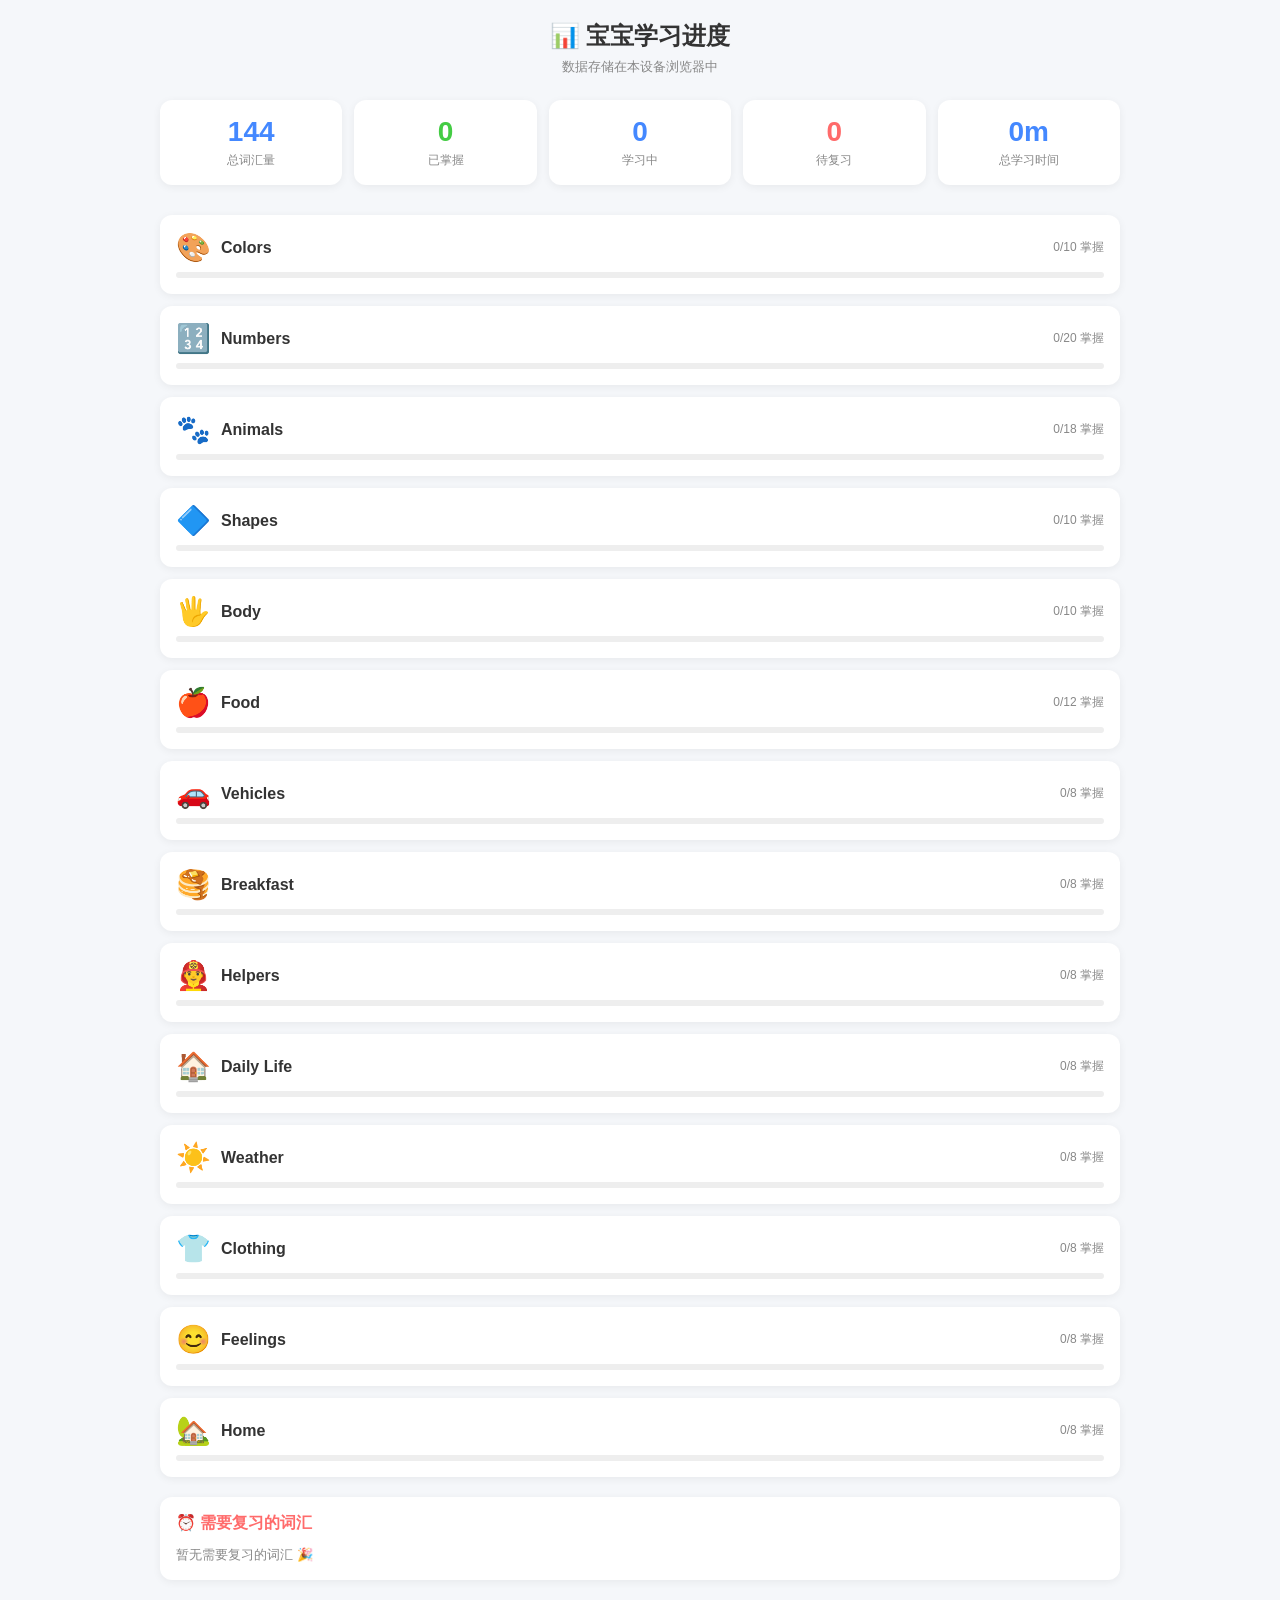
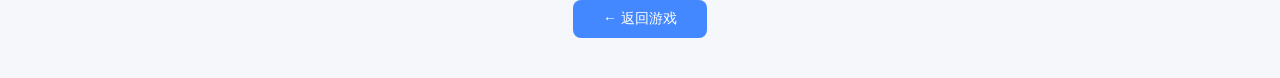
==== parent.html @ 277eb528 "Refactor: modular architecture + SpacedRep + parent dashboard - Extract LearningTracker → SpacedRep " ====
<!DOCTYPE html>
<html lang="zh">
<head>
<meta charset="UTF-8">
<meta name="viewport" content="width=device-width, initial-scale=1.0">
<title>家长面板 — 宝宝学习进度</title>
<style>
  * { margin: 0; padding: 0; box-sizing: border-box; }
  body { font-family: -apple-system, 'PingFang SC', Arial, sans-serif; background: #f5f7fa; color: #333; padding: 20px; max-width: 1000px; margin: 0 auto; }
  h1 { text-align: center; color: #333; margin-bottom: 6px; font-size: 24px; }
  .subtitle { text-align: center; color: #888; font-size: 13px; margin-bottom: 24px; }

  /* 总览卡片 */
  .overview { display: grid; grid-template-columns: repeat(auto-fit, minmax(150px, 1fr)); gap: 12px; margin-bottom: 30px; }
  .card { background: white; border-radius: 12px; padding: 16px; text-align: center; box-shadow: 0 2px 8px rgba(0,0,0,0.06); }
  .card .num { font-size: 28px; font-weight: bold; color: #4488FF; }
  .card .label { font-size: 12px; color: #888; margin-top: 4px; }
  .card.warn .num { color: #FF6B6B; }
  .card.good .num { color: #44CC44; }

  /* 专题进度 */
  .level-section { background: white; border-radius: 12px; padding: 16px; margin-bottom: 12px; box-shadow: 0 2px 8px rgba(0,0,0,0.06); cursor: pointer; }
  .level-header { display: flex; align-items: center; gap: 10px; }
  .level-header .icon { font-size: 28px; }
  .level-header .name { font-weight: bold; font-size: 16px; flex: 1; }
  .level-header .stats { font-size: 12px; color: #888; }
  .progress-bar { height: 6px; border-radius: 3px; background: #eee; margin-top: 8px; overflow: hidden; display: flex; }
  .progress-bar .mastered { background: #44CC44; }
  .progress-bar .reviewing { background: #FFD700; }
  .progress-bar .learning { background: #4488FF; }

  /* 词汇详情 */
  .level-detail { display: none; margin-top: 12px; padding-top: 12px; border-top: 1px solid #eee; }
  .level-detail.open { display: block; }
  .vocab-grid { display: grid; grid-template-columns: repeat(auto-fill, minmax(100px, 1fr)); gap: 10px; }
  .vocab-item { text-align: center; padding: 8px; border-radius: 10px; background: #f9f9f9; position: relative; }
  .vocab-item img { width: 50px; height: 50px; }
  .vocab-item .emoji-display { font-size: 36px; line-height: 50px; }
  .vocab-item .word { font-size: 12px; font-weight: bold; margin-top: 4px; }
  .vocab-item .status-tag { position: absolute; top: 4px; right: 4px; font-size: 9px; padding: 1px 4px; border-radius: 4px; color: white; }
  .status-new { background: #4488FF; }
  .status-learning { background: #FF8833; }
  .status-reviewing { background: #FFD700; color: #333; }
  .status-mastered { background: #44CC44; }

  /* 复习建议 */
  .review-section { background: white; border-radius: 12px; padding: 16px; margin-top: 20px; box-shadow: 0 2px 8px rgba(0,0,0,0.06); }
  .review-section h2 { font-size: 16px; margin-bottom: 12px; color: #FF6B6B; }
  .review-list { display: flex; flex-wrap: wrap; gap: 8px; }
  .review-item { display: flex; align-items: center; gap: 6px; background: #FFF5F5; border: 1px solid #FFD4D4; border-radius: 8px; padding: 6px 10px; font-size: 13px; }
  .review-item img { width: 24px; height: 24px; }
  .review-item .retention { font-size: 10px; color: #FF6B6B; }
  .empty-msg { color: #888; font-size: 13px; }

  /* 返回按钮 */
  .back-btn { display: block; margin: 20px auto; padding: 10px 30px; background: #4488FF; color: white; border: none; border-radius: 8px; font-size: 14px; cursor: pointer; }
</style>
</head>
<body>
  <h1>📊 宝宝学习进度</h1>
  <p class="subtitle">数据存储在本设备浏览器中</p>

  <div class="overview" id="overview"></div>

  <div id="levels-container"></div>

  <div class="review-section" id="review-section">
    <h2>⏰ 需要复习的词汇</h2>
    <div class="review-list" id="review-list"></div>
  </div>

  <button class="back-btn" onclick="location.href='index.html'">← 返回游戏</button>

  <script src="js/config.js?v=5"></script>
  <script src="js/levels.js?v=5"></script>
  <script src="js/spaced-rep.js?v=5"></script>
  <script src="js/analytics.js?v=5"></script>
  <script>
    SpacedRep.init();

    // 总览
    const allProgress = SpacedRep.getAllProgress();
    let totalWords = 0, totalMastered = 0, totalLearning = 0, totalDue = 0;
    Object.values(allProgress).forEach(p => {
      totalWords += p.total;
      totalMastered += p.mastered;
      totalLearning += p.learning + p.reviewing;
      totalDue += p.reviewDue;
    });

    // 学习时间
    const summary = Analytics.getSummary();

    document.getElementById('overview').innerHTML = `
      <div class="card"><div class="num">${totalWords}</div><div class="label">总词汇量</div></div>
      <div class="card good"><div class="num">${totalMastered}</div><div class="label">已掌握</div></div>
      <div class="card"><div class="num">${totalLearning}</div><div class="label">学习中</div></div>
      <div class="card warn"><div class="num">${totalDue}</div><div class="label">待复习</div></div>
      <div class="card"><div class="num">${summary.totalDurationMin}m</div><div class="label">总学习时间</div></div>
    `;

    // 各专题
    const container = document.getElementById('levels-container');
    Object.keys(LEVELS).forEach(key => {
      const level = LEVELS[key];
      const progress = allProgress[key];
      const pctMastered = (progress.mastered / progress.total * 100).toFixed(0);
      const pctReviewing = (progress.reviewing / progress.total * 100).toFixed(0);
      const pctLearning = (progress.learning / progress.total * 100).toFixed(0);

      const section = document.createElement('div');
      section.className = 'level-section';
      section.innerHTML = `
        <div class="level-header">
          <span class="icon">${level.icon}</span>
          <span class="name">${level.name}</span>
          <span class="stats">${progress.mastered}/${progress.total} 掌握</span>
        </div>
        <div class="progress-bar">
          <div class="mastered" style="width:${pctMastered}%"></div>
          <div class="reviewing" style="width:${pctReviewing}%"></div>
          <div class="learning" style="width:${pctLearning}%"></div>
        </div>
        <div class="level-detail">
          <div class="vocab-grid">
            ${level.items.map(item => {
              const status = SpacedRep.getItemStatus(key, item.id);
              const statusLabel = { new: '新', learning: '学', reviewing: '复', mastered: '✓' }[status];
              let imgHtml = '';
              if (item.display && item.display.startsWith('assets/')) {
                imgHtml = `<img src="${item.display}" alt="${item.id}">`;
              } else if (item.display) {
                imgHtml = `<span class="emoji-display">${item.display}</span>`;
              } else {
                imgHtml = `<span class="emoji-display" style="background:${item.color};width:36px;height:36px;border-radius:50%;display:inline-block"></span>`;
              }
              return `<div class="vocab-item">
                <span class="status-tag status-${status}">${statusLabel}</span>
                ${imgHtml}
                <div class="word">${item.label}</div>
              </div>`;
            }).join('')}
          </div>
        </div>
      `;
      section.querySelector('.level-header').onclick = () => {
        section.querySelector('.level-detail').classList.toggle('open');
      };
      container.appendChild(section);
    });

    // 需要复习的词
    const reviewList = document.getElementById('review-list');
    let allDueItems = [];
    Object.keys(LEVELS).forEach(key => {
      const dueItems = SpacedRep.getDueItems(key);
      dueItems.forEach(item => allDueItems.push({ ...item, levelKey: key, levelName: LEVELS[key].name }));
    });
    allDueItems.sort((a, b) => a.retention - b.retention);

    if (allDueItems.length === 0) {
      reviewList.innerHTML = '<span class="empty-msg">暂无需要复习的词汇 🎉</span>';
    } else {
      reviewList.innerHTML = allDueItems.slice(0, 30).map(item => {
        let img = '';
        if (item.display && item.display.startsWith('assets/')) {
          img = `<img src="${item.display}">`;
        }
        const retPct = (item.retention * 100).toFixed(0);
        return `<div class="review-item">${img}<span>${item.label}</span><span class="retention">${retPct}%</span></div>`;
      }).join('');
    }
  </script>
</body>
</html>
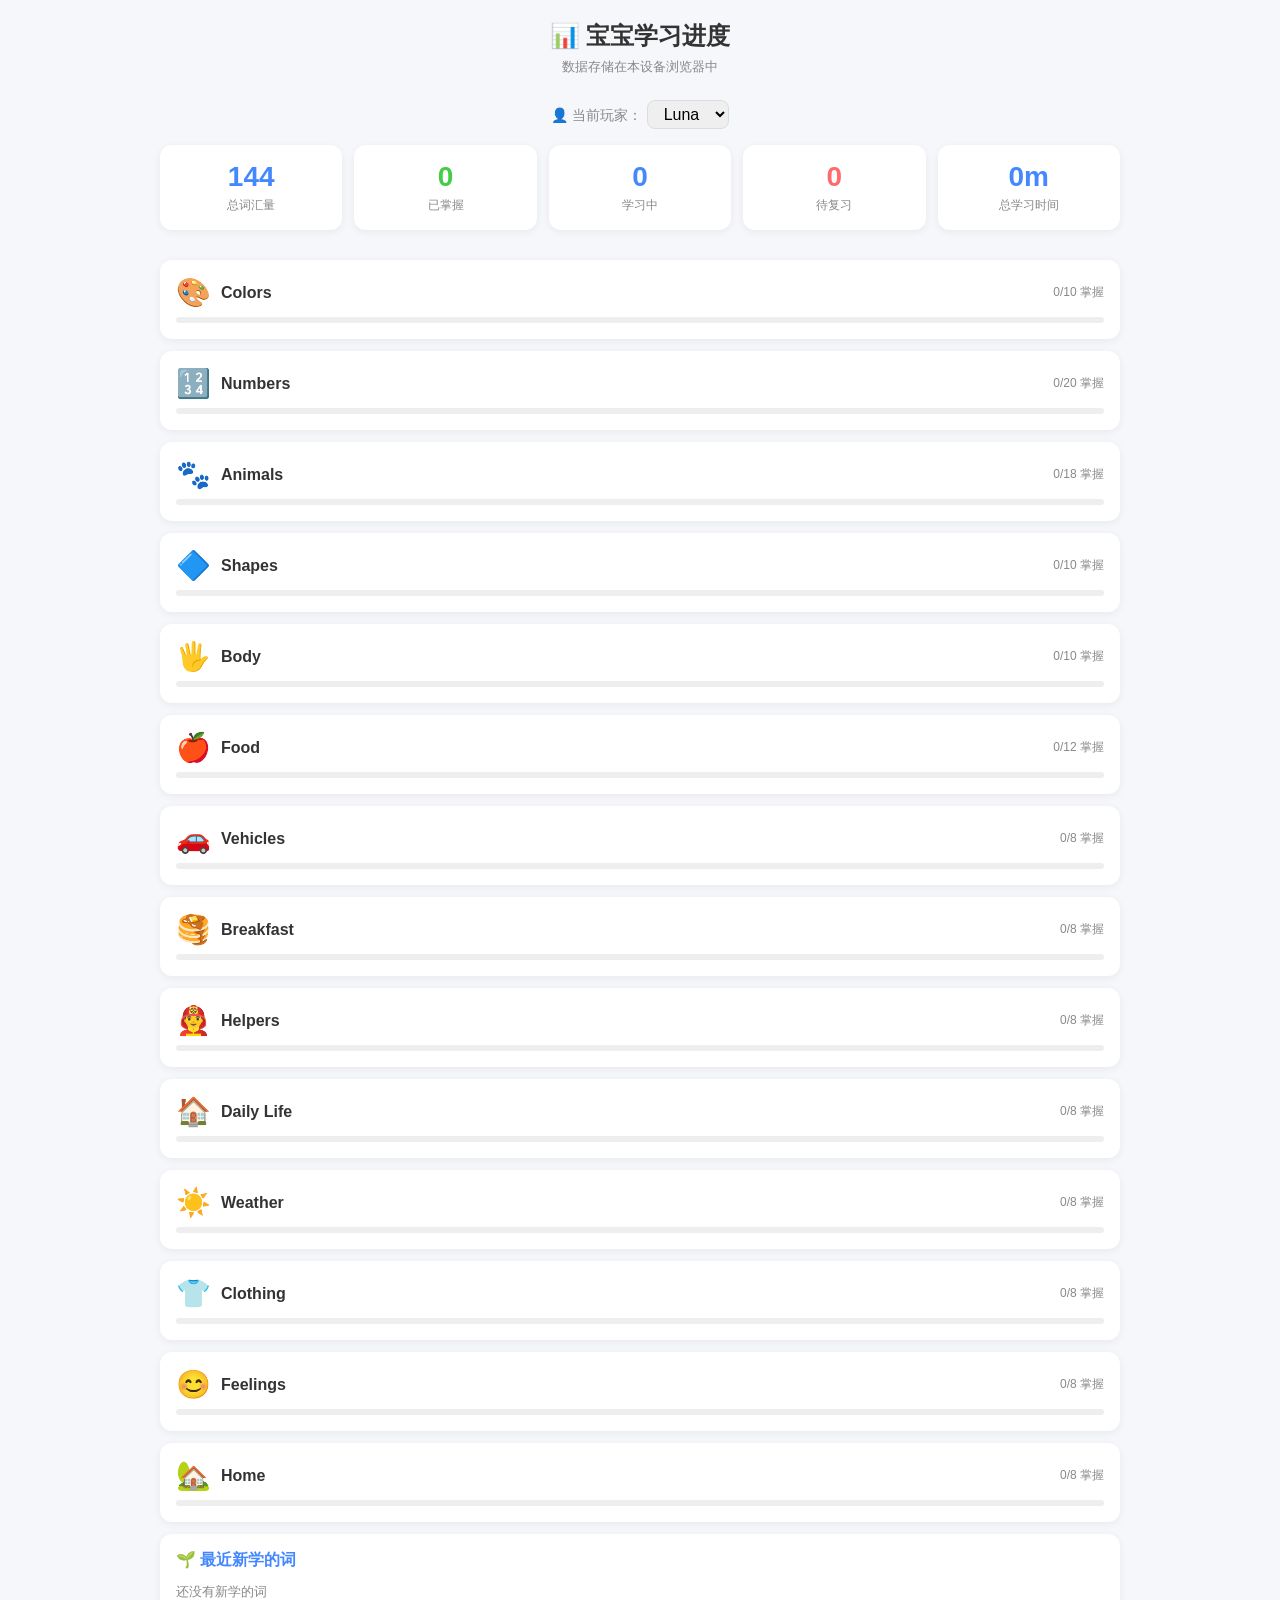
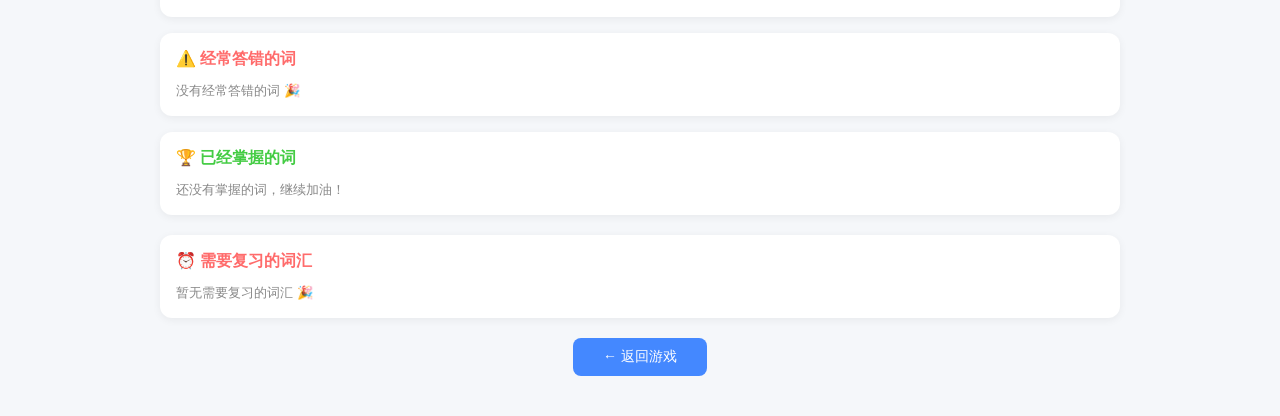
==== commit 96bd601c: "Add MediaPipe Hands tracking, multi-profile system, and UI enhancements - Replace MoveNet wrist trac" ====
--- a/parent.html
+++ b/parent.html
@@ -43,6 +43,21 @@
   .status-reviewing { background: #FFD700; color: #333; }
   .status-mastered { background: #44CC44; }
 
+  /* 学习总结 */
+  .summary-section { background: white; border-radius: 12px; padding: 16px; margin-bottom: 16px; box-shadow: 0 2px 8px rgba(0,0,0,0.06); }
+  .summary-section h2 { font-size: 16px; margin-bottom: 12px; }
+  .summary-section h2.new-words { color: #4488FF; }
+  .summary-section h2.hard-words { color: #FF6B6B; }
+  .summary-section h2.mastered-words { color: #44CC44; }
+  .summary-list { display: flex; flex-wrap: wrap; gap: 8px; }
+  .summary-item { display: flex; align-items: center; gap: 6px; border-radius: 8px; padding: 6px 10px; font-size: 13px; }
+  .summary-item img { width: 28px; height: 28px; }
+  .summary-item .emoji-sm { font-size: 22px; }
+  .summary-item .meta { font-size: 10px; color: #888; }
+  .summary-new { background: #EEF4FF; border: 1px solid #CCE0FF; }
+  .summary-hard { background: #FFF5F5; border: 1px solid #FFD4D4; }
+  .summary-mastered { background: #F0FFF0; border: 1px solid #C8F0C8; }
+
   /* 复习建议 */
   .review-section { background: white; border-radius: 12px; padding: 16px; margin-top: 20px; box-shadow: 0 2px 8px rgba(0,0,0,0.06); }
   .review-section h2 { font-size: 16px; margin-bottom: 12px; color: #FF6B6B; }
@@ -60,9 +75,29 @@
   <h1>📊 宝宝学习进度</h1>
   <p class="subtitle">数据存储在本设备浏览器中</p>
 
+  <div style="text-align: center; margin-bottom: 16px;">
+    <span style="font-size: 14px; color: #888;">👤 当前玩家：</span>
+    <select id="profile-select" style="font-size: 16px; padding: 4px 12px; border-radius: 8px; border: 1px solid #ddd;"></select>
+  </div>
+
   <div class="overview" id="overview"></div>
 
   <div id="levels-container"></div>
+
+  <div class="summary-section" id="summary-new">
+    <h2 class="new-words">🌱 最近新学的词</h2>
+    <div class="summary-list" id="new-words-list"></div>
+  </div>
+
+  <div class="summary-section" id="summary-hard">
+    <h2 class="hard-words">⚠️ 经常答错的词</h2>
+    <div class="summary-list" id="hard-words-list"></div>
+  </div>
+
+  <div class="summary-section" id="summary-mastered">
+    <h2 class="mastered-words">🏆 已经掌握的词</h2>
+    <div class="summary-list" id="mastered-words-list"></div>
+  </div>
 
   <div class="review-section" id="review-section">
     <h2>⏰ 需要复习的词汇</h2>
@@ -71,11 +106,33 @@
 
   <button class="back-btn" onclick="location.href='index.html'">← 返回游戏</button>
 
-  <script src="js/config.js?v=5"></script>
-  <script src="js/levels.js?v=5"></script>
-  <script src="js/spaced-rep.js?v=5"></script>
-  <script src="js/analytics.js?v=5"></script>
+  <script src="js/config.js?v=7"></script>
+  <script src="js/levels.js?v=7"></script>
+  <script src="js/spaced-rep.js?v=7"></script>
+  <script src="js/analytics.js?v=7"></script>
   <script>
+    // 恢复当前角色
+    const savedProfile = localStorage.getItem('balloon-current-profile');
+    if (savedProfile) CONFIG.currentProfile = savedProfile;
+
+    // 填充角色下拉框
+    const profileSelect = document.getElementById('profile-select');
+    let profiles = [];
+    try { profiles = JSON.parse(localStorage.getItem('balloon-profiles') || '["Luna"]'); } catch(e) { profiles = ['Luna']; }
+    profiles.forEach(name => {
+      const opt = document.createElement('option');
+      opt.value = name;
+      opt.textContent = name;
+      if (name === CONFIG.currentProfile) opt.selected = true;
+      profileSelect.appendChild(opt);
+    });
+    profileSelect.onchange = () => {
+      CONFIG.currentProfile = profileSelect.value;
+      localStorage.setItem('balloon-current-profile', profileSelect.value);
+      renderAll();
+    };
+
+    function renderAll() {
     SpacedRep.init();
 
     // 总览
@@ -170,6 +227,69 @@
         return `<div class="review-item">${img}<span>${item.label}</span><span class="retention">${retPct}%</span></div>`;
       }).join('');
     }
+
+    // === 学习总结：新学的 / 经常错的 / 已掌握的 ===
+    const newWords = [], hardWords = [], masteredWords = [];
+    Object.keys(LEVELS).forEach(key => {
+      const level = LEVELS[key];
+      level.items.forEach(item => {
+        const status = SpacedRep.getItemStatus(key, item.id);
+        const entry = SpacedRep._data[key] && SpacedRep._data[key][item.id];
+        if (!entry) return; // 从未见过，跳过
+
+        const total = entry.correct + entry.wrong;
+        const accuracy = total > 0 ? entry.correct / total : 0;
+        const info = { ...item, levelName: level.name, levelIcon: level.icon, entry, accuracy, total };
+
+        if (status === 'mastered') {
+          masteredWords.push(info);
+        } else if (entry.wrong >= 2 && accuracy < 0.7) {
+          hardWords.push(info);
+        }
+        if (status === 'learning' || status === 'reviewing') {
+          newWords.push(info);
+        }
+      });
+    });
+
+    // 新学的：按最近练习时间排序
+    newWords.sort((a, b) => b.entry.lastSeen - a.entry.lastSeen);
+    // 经常错的：按错误率排序（错误率高的在前）
+    hardWords.sort((a, b) => a.accuracy - b.accuracy);
+    // 已掌握的：按正确次数排序
+    masteredWords.sort((a, b) => b.entry.correct - a.entry.correct);
+
+    function renderItemIcon(item) {
+      if (item.display && item.display.startsWith('assets/')) {
+        return `<img src="${item.display}">`;
+      } else if (item.display) {
+        return `<span class="emoji-sm">${item.display}</span>`;
+      } else {
+        return `<span class="emoji-sm" style="background:${item.color};width:22px;height:22px;border-radius:50%;display:inline-block"></span>`;
+      }
+    }
+
+    document.getElementById('new-words-list').innerHTML = newWords.length === 0
+      ? '<span class="empty-msg">还没有新学的词</span>'
+      : newWords.slice(0, 30).map(item =>
+          `<div class="summary-item summary-new">${renderItemIcon(item)}<span>${item.label}</span><span class="meta">${item.levelIcon} 练${item.total}次</span></div>`
+        ).join('');
+
+    document.getElementById('hard-words-list').innerHTML = hardWords.length === 0
+      ? '<span class="empty-msg">没有经常答错的词 🎉</span>'
+      : hardWords.slice(0, 30).map(item => {
+          const accPct = (item.accuracy * 100).toFixed(0);
+          return `<div class="summary-item summary-hard">${renderItemIcon(item)}<span>${item.label}</span><span class="meta">正确率${accPct}% · 错${item.entry.wrong}次</span></div>`;
+        }).join('');
+
+    document.getElementById('mastered-words-list').innerHTML = masteredWords.length === 0
+      ? '<span class="empty-msg">还没有掌握的词，继续加油！</span>'
+      : masteredWords.slice(0, 50).map(item =>
+          `<div class="summary-item summary-mastered">${renderItemIcon(item)}<span>${item.label}</span><span class="meta">${item.levelIcon} 对${item.entry.correct}次</span></div>`
+        ).join('');
+    } // end renderAll
+
+    renderAll();
   </script>
 </body>
 </html>
